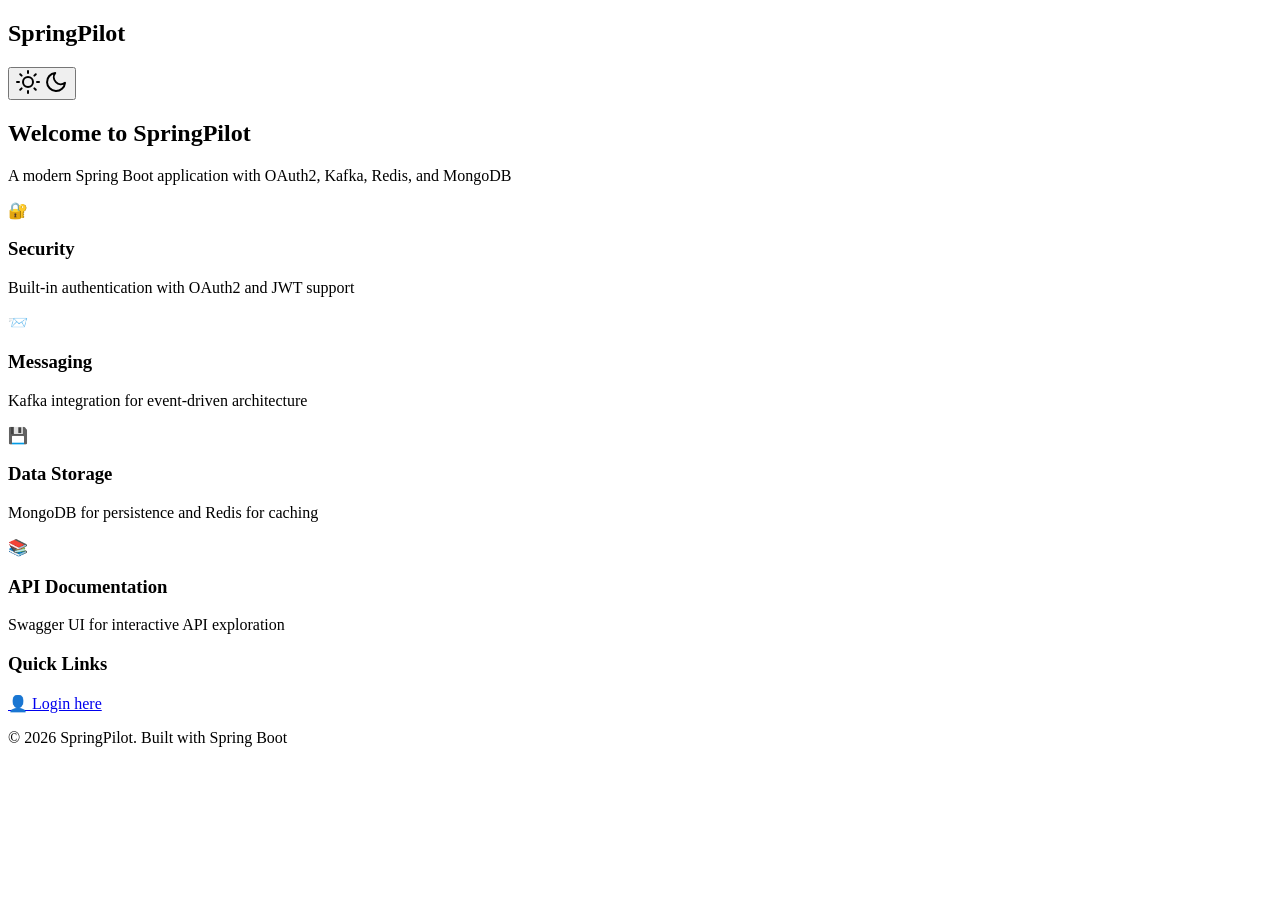
==== src/main/resources/templates/index.html @ a728a286 "Added basic frontend to the project" ====
<!DOCTYPE html>
<html lang="en">
<head>
    <meta charset="UTF-8">
    <meta name="viewport" content="width=device-width, initial-scale=1.0">
    <title>SpringPilot - Home</title>
    <link rel="stylesheet" href="/css/styles.css">
</head>
<body>
    <div class="container">
        <header>
            <nav class="navbar">
                <div class="logo">
                    <h1>SpringPilot</h1>
                </div>
                <div class="nav-items">
                    <button id="theme-toggle" class="theme-toggle" aria-label="Toggle theme">
                        <svg class="sun-icon" xmlns="http://www.w3.org/2000/svg" width="24" height="24" viewBox="0 0 24 24" fill="none" stroke="currentColor" stroke-width="2" stroke-linecap="round" stroke-linejoin="round">
                            <circle cx="12" cy="12" r="5"></circle>
                            <line x1="12" y1="1" x2="12" y2="3"></line>
                            <line x1="12" y1="21" x2="12" y2="23"></line>
                            <line x1="4.22" y1="4.22" x2="5.64" y2="5.64"></line>
                            <line x1="18.36" y1="18.36" x2="19.78" y2="19.78"></line>
                            <line x1="1" y1="12" x2="3" y2="12"></line>
                            <line x1="21" y1="12" x2="23" y2="12"></line>
                            <line x1="4.22" y1="19.78" x2="5.64" y2="18.36"></line>
                            <line x1="18.36" y1="5.64" x2="19.78" y2="4.22"></line>
                        </svg>
                        <svg class="moon-icon" xmlns="http://www.w3.org/2000/svg" width="24" height="24" viewBox="0 0 24 24" fill="none" stroke="currentColor" stroke-width="2" stroke-linecap="round" stroke-linejoin="round">
                            <path d="M21 12.79A9 9 0 1 1 11.21 3 7 7 0 0 0 21 12.79z"></path>
                        </svg>
                    </button>
                </div>
            </nav>
        </header>

        <main class="content">
            <section class="hero">
                <h2>Welcome to SpringPilot</h2>
                <p class="subtitle">A modern Spring Boot application with OAuth2, Kafka, Redis, and MongoDB</p>
            </section>

            <section class="features">
                <div class="feature-card">
                    <div class="feature-icon">🔐</div>
                    <h3>Security</h3>
                    <p>Built-in authentication with OAuth2 and JWT support</p>
                </div>
                <div class="feature-card">
                    <div class="feature-icon">📨</div>
                    <h3>Messaging</h3>
                    <p>Kafka integration for event-driven architecture</p>
                </div>
                <div class="feature-card">
                    <div class="feature-icon">💾</div>
                    <h3>Data Storage</h3>
                    <p>MongoDB for persistence and Redis for caching</p>
                </div>
                <div class="feature-card">
                    <div class="feature-icon">📚</div>
                    <h3>API Documentation</h3>
                    <p>Swagger UI for interactive API exploration</p>
                </div>
            </section>

            <section class="api-links">
                <h3>Quick Links</h3>
                <div class="links-grid">
                    <a href="/login" class="link-card">
                        <span class="link-icon">👤</span>
                        <span>Login here</span>
                    </a>
                </div>
            </section>
        </main>

        <footer>
            <p>&copy; 2026 SpringPilot. Built with Spring Boot</p>
        </footer>
    </div>

    <script src="/js/theme.js"></script>
</body>
</html>
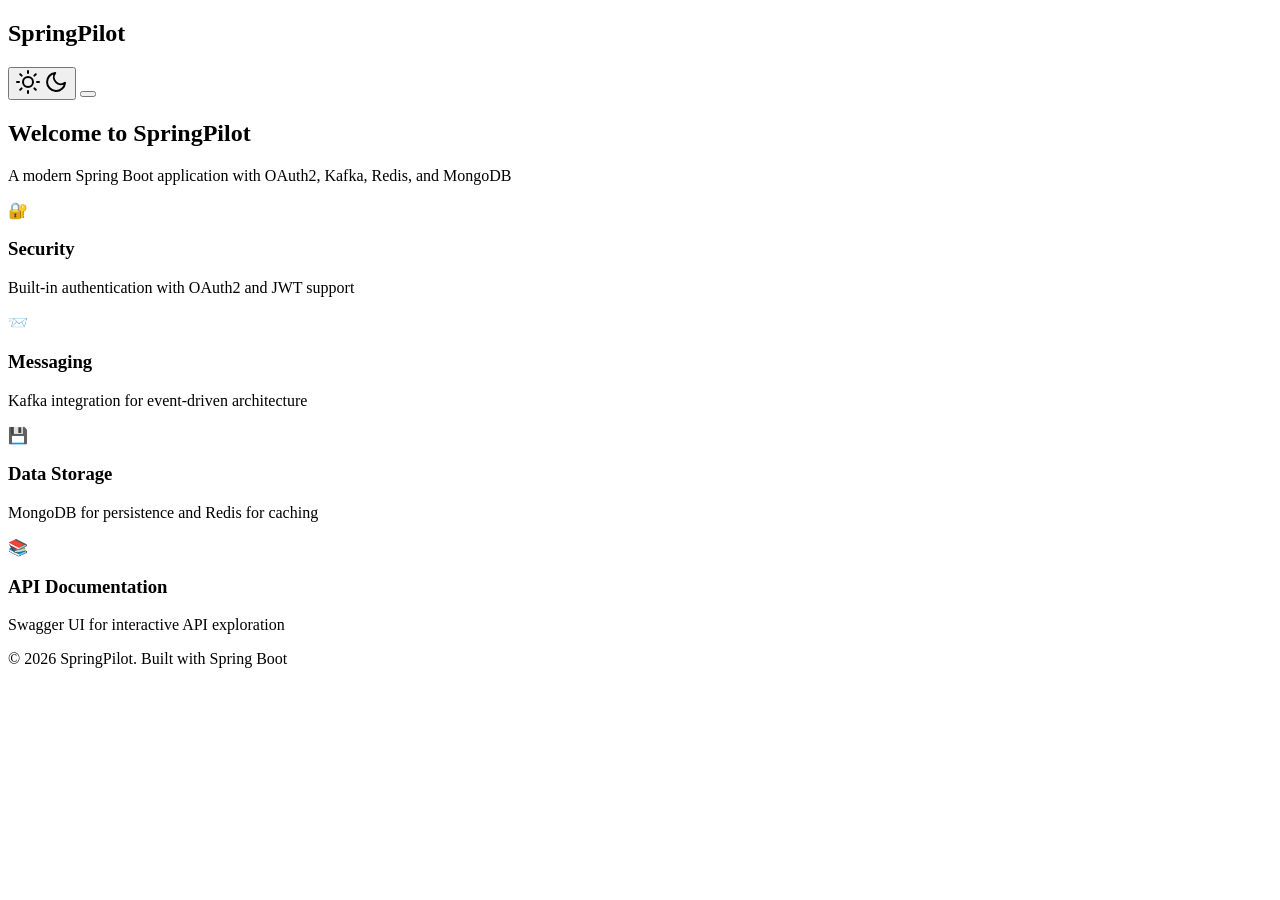
==== commit acba419d: "Made changes in the kafka code" ====
--- a/src/main/resources/templates/index.html
+++ b/src/main/resources/templates/index.html
@@ -30,6 +30,7 @@
                             <path d="M21 12.79A9 9 0 1 1 11.21 3 7 7 0 0 0 21 12.79z"></path>
                         </svg>
                     </button>
+                    <button id="auth-btn" class="btn" onclick="handleAuthBtn()"></button>
                 </div>
             </nav>
         </header>
@@ -62,16 +63,6 @@
                     <p>Swagger UI for interactive API exploration</p>
                 </div>
             </section>
-
-            <section class="api-links">
-                <h3>Quick Links</h3>
-                <div class="links-grid">
-                    <a href="/login" class="link-card">
-                        <span class="link-icon">👤</span>
-                        <span>Login here</span>
-                    </a>
-                </div>
-            </section>
         </main>
 
         <footer>
@@ -80,5 +71,34 @@
     </div>
 
     <script src="/js/theme.js"></script>
+    <script src="/js/api.js"></script>
+    <script>
+        function handleAuthBtn() {
+            if (API.isAuthenticated()) {
+                if (confirm('Are you sure you want to logout?')) {
+                    API.logout();
+                }
+            } else {
+                window.location.href = '/login';
+            }
+        }
+
+        // Set button text based on auth state
+        const authBtn = document.getElementById('auth-btn');
+        if (API.isAuthenticated()) {
+            authBtn.textContent = 'Logout';
+            authBtn.classList.add('btn-secondary');
+
+            // Show Dashboard button
+            const dashBtn = document.createElement('button');
+            dashBtn.textContent = 'Dashboard';
+            dashBtn.className = 'btn btn-secondary';
+            dashBtn.onclick = () => window.location.href = '/dashboard';
+            authBtn.parentElement.insertBefore(dashBtn, authBtn);
+        } else {
+            authBtn.textContent = 'Login / Signup';
+            authBtn.classList.add('btn-primary');
+        }
+    </script>
 </body>
 </html>
